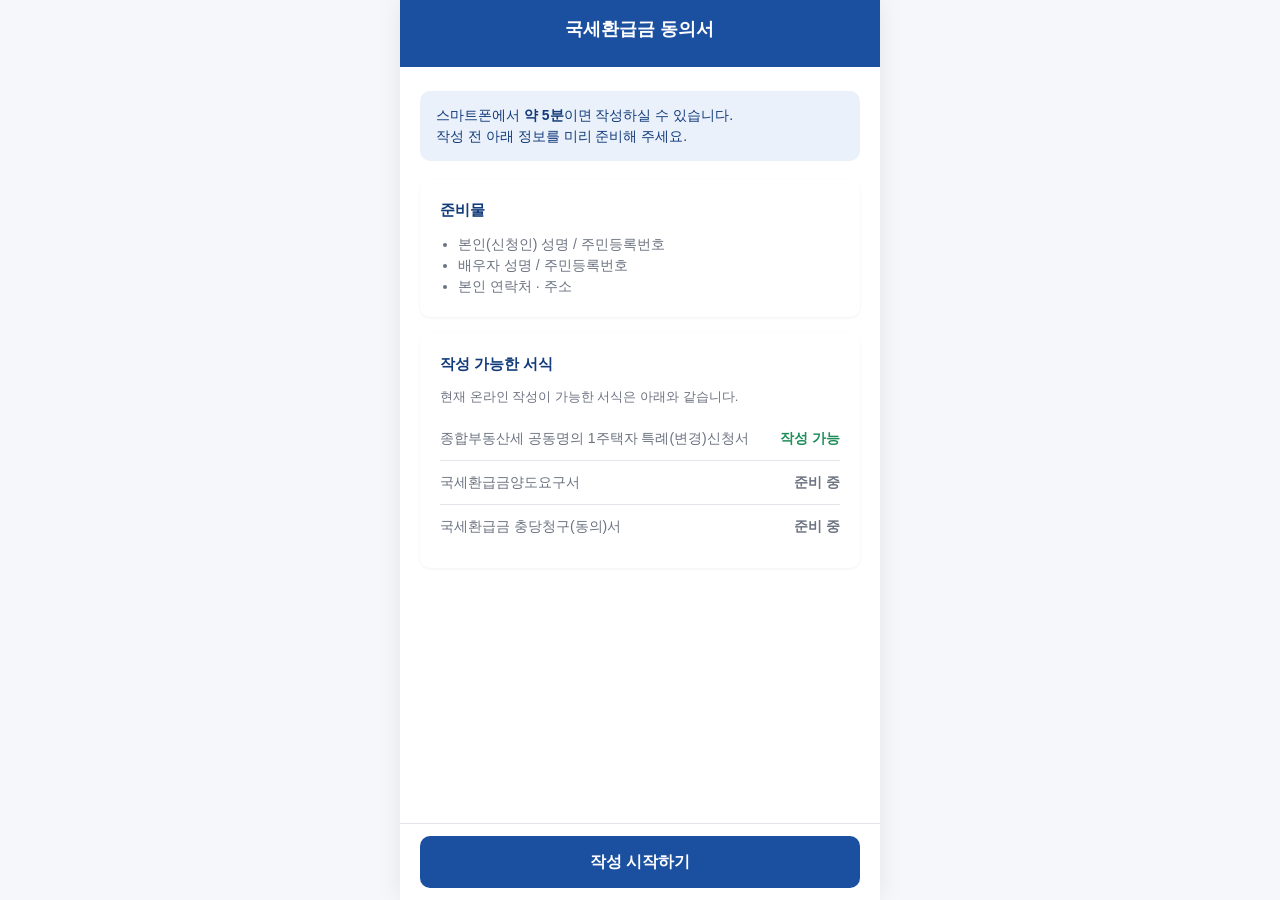
==== taxpayer/index.html @ d1ca948c "Add files via upload" ====
<!doctype html>
<html lang="ko">
<head>
<meta charset="UTF-8">
<meta name="viewport" content="width=device-width, initial-scale=1.0, maximum-scale=1.0, user-scalable=no">
<title>국세환급금 동의서 작성</title>
<link rel="stylesheet" href="../css/common.css">
<link rel="stylesheet" href="../css/mobile.css">
</head>
<body>
<div class="mobile-container">
  <div class="mobile-header">
    <h1>국세환급금 동의서</h1>
  </div>

  <div class="step-content">
    <div class="info-box">
      스마트폰에서 <b>약 5분</b>이면 작성하실 수 있습니다.<br>
      작성 전 아래 정보를 미리 준비해 주세요.
    </div>

    <div class="card" style="margin-bottom:16px;">
      <h3 style="font-size:15px;">준비물</h3>
      <ul style="margin:0; padding-left:18px; font-size:14px; color:var(--color-text-muted);">
        <li>본인(신청인) 성명 / 주민등록번호</li>
        <li>배우자 성명 / 주민등록번호</li>
        <li>본인 연락처 · 주소</li>
      </ul>
    </div>

    <div class="card" style="margin-bottom:16px;">
      <h3 style="font-size:15px;">작성 가능한 서식</h3>
      <p class="text-sm text-muted" style="margin-bottom:10px;">
        현재 온라인 작성이 가능한 서식은 아래와 같습니다.
      </p>
      <div class="summary-row">
        <span class="label">종합부동산세 공동명의 1주택자 특례(변경)신청서</span>
        <span class="value" style="color:var(--color-success);">작성 가능</span>
      </div>
      <div class="summary-row">
        <span class="label">국세환급금양도요구서</span>
        <span class="value text-muted">준비 중</span>
      </div>
      <div class="summary-row">
        <span class="label">국세환급금 충당청구(동의)서</span>
        <span class="value text-muted">준비 중</span>
      </div>
    </div>

    <div id="ref-info" class="info-box" style="display:none;">
      담당 세무서 접수 참조번호: <b id="ref-display"></b>
    </div>
  </div>

  <div class="step-nav">
    <div class="step-nav-inner">
      <a href="form.html" class="btn btn-primary btn-block" id="start-btn">작성 시작하기</a>
    </div>
  </div>
</div>

<script>
  // QR 스캔/링크 접속시 ?ref=참조번호 형태로 전달된 경우 처리
  const params = new URLSearchParams(window.location.search);
  const ref = params.get('ref');
  if (ref) {
    document.getElementById('ref-info').style.display = 'block';
    document.getElementById('ref-display').textContent = ref;
    document.getElementById('start-btn').href = 'form.html?ref=' + encodeURIComponent(ref);
  }
</script>
</body>
</html>
---- css/common.css ----
/* ============================================================
   공통 스타일 - 국세환급금 동의서 시스템
   디자인 방향: 공공기관 업무용 + 깔끔함 + 신뢰감 (화이트 + 블루)
   ============================================================ */

:root {
  --color-primary: #1B4FA0;
  --color-primary-dark: #123B7A;
  --color-primary-light: #EAF1FB;
  --color-bg: #FFFFFF;
  --color-page-bg: #F5F7FA;
  --color-text: #1B1B1B;
  --color-text-muted: #6B7280;
  --color-border: #E2E5EA;
  --color-danger: #D64545;
  --color-danger-bg: #FDEDED;
  --color-success: #1E8E5A;
  --radius: 10px;
  --font-base: 'Pretendard', 'Malgun Gothic', 'Apple SD Gothic Neo', -apple-system, sans-serif;
}

* { box-sizing: border-box; }
html, body { margin: 0; padding: 0; }

body {
  font-family: var(--font-base);
  color: var(--color-text);
  background: var(--color-page-bg);
  line-height: 1.5;
  -webkit-text-size-adjust: 100%;
}

h1, h2, h3 { margin: 0 0 12px; color: var(--color-primary-dark); }
p { margin: 0 0 10px; }
a { color: var(--color-primary); }

/* 버튼 */
.btn {
  display: inline-block;
  padding: 14px 22px;
  border-radius: var(--radius);
  border: none;
  font-size: 16px;
  font-weight: 600;
  cursor: pointer;
  text-align: center;
  text-decoration: none;
  font-family: inherit;
  transition: background .15s;
}
.btn-primary { background: var(--color-primary); color: #fff; }
.btn-primary:hover, .btn-primary:active { background: var(--color-primary-dark); }
.btn-secondary { background: #fff; color: var(--color-primary); border: 1px solid var(--color-primary); }
.btn-danger { background: #fff; color: var(--color-danger); border: 1px solid var(--color-danger); }
.btn-block { display: block; width: 100%; }
.btn-sm { padding: 8px 14px; font-size: 13px; }
.btn:disabled { background: #C6CCD6 !important; color: #fff !important; border: none !important; cursor: not-allowed; }

/* 폼 요소 */
.field { margin-bottom: 18px; }
.field label { display: block; margin-bottom: 6px; font-weight: 600; font-size: 14px; }
.field input[type=text],
.field input[type=tel],
.field input[type=date],
.field select,
.field textarea {
  width: 100%;
  padding: 13px 14px;
  border: 1px solid var(--color-border);
  border-radius: var(--radius);
  font-size: 16px;
  font-family: inherit;
  background: #fff;
}
.field input:focus, .field select:focus, .field textarea:focus {
  outline: none;
  border-color: var(--color-primary);
  box-shadow: 0 0 0 3px var(--color-primary-light);
}
.field .required::after { content: ' *'; color: var(--color-danger); }
.field .hint { font-size: 12px; color: var(--color-text-muted); margin-top: 4px; }
.field .error-msg { color: var(--color-danger); font-size: 13px; margin-top: 5px; display: none; }
.field.has-error input,
.field.has-error select { border-color: var(--color-danger); background: var(--color-danger-bg); }
.field.has-error .error-msg { display: block; }

.radio-group { display: flex; flex-direction: column; gap: 10px; }
.radio-item, .checkbox-item {
  display: flex; align-items: flex-start; gap: 10px;
  padding: 14px; border: 1px solid var(--color-border);
  border-radius: var(--radius); cursor: pointer;
}
.radio-item input, .checkbox-item input { margin-top: 3px; width: 18px; height: 18px; flex-shrink: 0; }
.radio-item.selected, .checkbox-item.checked { border-color: var(--color-primary); background: var(--color-primary-light); }
.radio-item .item-title, .checkbox-item .item-title { font-weight: 600; font-size: 15px; }
.radio-item .item-desc, .checkbox-item .item-desc { font-size: 13px; color: var(--color-text-muted); margin-top: 3px; }

/* 카드/박스 */
.card { background: #fff; border-radius: var(--radius); padding: 20px; box-shadow: 0 1px 3px rgba(0,0,0,0.06); }
.info-box { background: var(--color-primary-light); border-radius: var(--radius); padding: 14px 16px; font-size: 14px; color: var(--color-primary-dark); margin-bottom: 18px; }
.warn-box { background: #FFF4E0; border-radius: var(--radius); padding: 14px 16px; font-size: 14px; color: #8A5300; margin-bottom: 18px; }
.error-box { background: var(--color-danger-bg); border-radius: var(--radius); padding: 14px 16px; font-size: 14px; color: var(--color-danger); margin-bottom: 18px; }

/* 요약 행 */
.summary-row { display: flex; justify-content: space-between; padding: 11px 0; border-bottom: 1px solid var(--color-border); font-size: 14px; gap: 12px; }
.summary-row:last-child { border-bottom: none; }
.summary-row .label { color: var(--color-text-muted); flex-shrink: 0; }
.summary-row .value { font-weight: 600; text-align: right; }

/* 상태 뱃지 */
.badge { display: inline-block; padding: 4px 11px; border-radius: 999px; font-size: 12px; font-weight: 700; white-space: nowrap; }
.badge-신규 { background: #E8F0FE; color: #1B4FA0; }
.badge-확인중 { background: #FFF4E0; color: #B8720A; }
.badge-확인완료 { background: #E6F6EE; color: #1E8E5A; }
.badge-출력완료 { background: #EDE7F9; color: #6A3FBF; }
.badge-처리완료 { background: #E9ECEF; color: #495057; }

.text-muted { color: var(--color-text-muted); }
.text-center { text-align: center; }
.text-sm { font-size: 13px; }
.mt-0 { margin-top: 0; }
.mb-0 { margin-bottom: 0; }
---- css/mobile.css ----
/* ============================================================
   납세자 모바일 화면 전용 스타일
   ============================================================ */

.mobile-container {
  max-width: 480px;
  margin: 0 auto;
  min-height: 100vh;
  background: #fff;
  position: relative;
}

@media (min-width: 480px) {
  .mobile-container { box-shadow: 0 0 24px rgba(0,0,0,0.08); }
}

.mobile-header {
  position: sticky; top: 0; z-index: 10;
  background: var(--color-primary); color: #fff;
  padding: 16px 20px 14px;
}
.mobile-header h1 { color: #fff; font-size: 18px; margin: 0 0 10px; text-align: center; }
.progress-bar { height: 5px; background: rgba(255,255,255,0.25); border-radius: 3px; overflow: hidden; }
.progress-bar-fill { height: 100%; background: #fff; border-radius: 3px; transition: width .25s ease; }
.step-label { font-size: 12px; color: rgba(255,255,255,0.9); margin-top: 8px; text-align: center; }

.step-content { padding: 24px 20px 110px; }
.step-panel { display: none; }
.step-panel.active { display: block; }

.step-nav {
  position: fixed; bottom: 0; left: 0; right: 0;
  display: flex; justify-content: center;
  background: transparent; pointer-events: none;
}
.step-nav-inner {
  width: 100%; max-width: 480px;
  background: #fff; border-top: 1px solid var(--color-border);
  padding: 12px 20px calc(12px + env(safe-area-inset-bottom));
  display: flex; gap: 10px;
  pointer-events: auto;
}
.step-nav-inner .btn { flex: 1; }
.step-nav-inner .btn-prev { flex: 0 0 30%; }

/* 전자서명 캔버스 */
.signature-pad-wrap {
  border: 2px dashed var(--color-border);
  border-radius: var(--radius);
  position: relative;
  touch-action: none;
  background: #FAFBFD;
}
.signature-pad-wrap.signed { border-style: solid; border-color: var(--color-primary); background: #fff; }
.signature-pad-wrap canvas { width: 100%; height: 220px; display: block; touch-action: none; border-radius: var(--radius); }
.signature-placeholder {
  position: absolute; top: 50%; left: 50%; transform: translate(-50%,-50%);
  color: var(--color-text-muted); pointer-events: none; font-size: 14px; text-align: center;
}
.signature-actions { display: flex; justify-content: flex-end; margin-top: 8px; }

/* 완료 화면 */
.complete-icon { width: 64px; height: 64px; border-radius: 50%; background: var(--color-success); color: #fff; display: flex; align-items: center; justify-content: center; font-size: 32px; margin: 40px auto 20px; }
.reception-box { background: var(--color-primary-light); border-radius: var(--radius); padding: 20px; text-align: center; margin: 20px 0; }
.reception-box .number { font-size: 24px; font-weight: 800; color: var(--color-primary-dark); letter-spacing: 1px; }
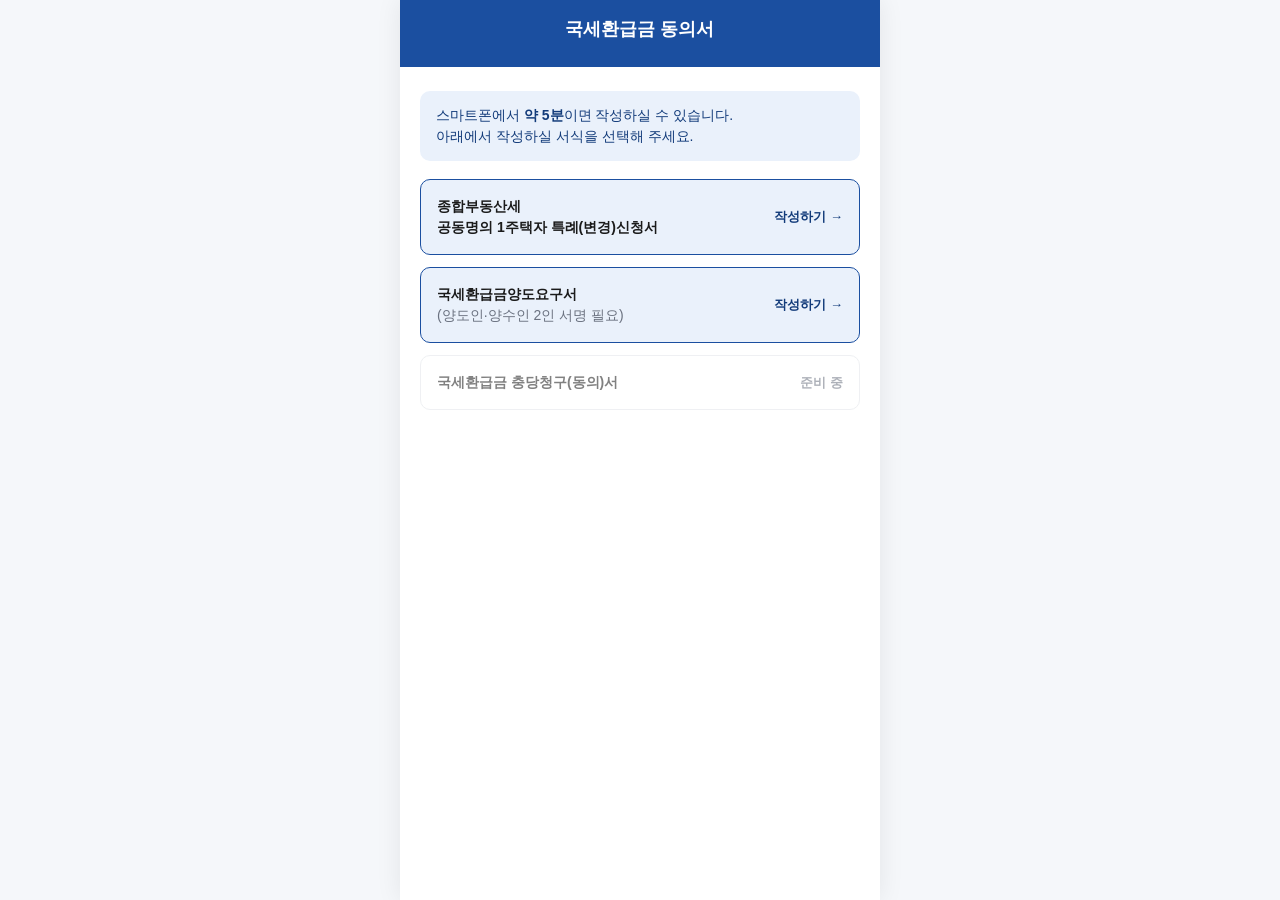
==== commit 351249b9: "Add files via upload" ====
--- a/taxpayer/index.html
+++ b/taxpayer/index.html
@@ -6,6 +6,17 @@
 <title>국세환급금 동의서 작성</title>
 <link rel="stylesheet" href="../css/common.css">
 <link rel="stylesheet" href="../css/mobile.css">
+<style>
+  .form-select-item {
+    display: flex; justify-content: space-between; align-items: center;
+    padding: 16px; border: 1px solid var(--color-border); border-radius: var(--radius);
+    margin-bottom: 12px; text-decoration: none; color: var(--color-text);
+  }
+  .form-select-item.available { border-color: var(--color-primary); background: var(--color-primary-light); }
+  .form-select-item.disabled { opacity: 0.55; }
+  .form-select-item .name { font-weight: 700; font-size: 14px; }
+  .form-select-item .status { font-size: 13px; font-weight: 700; white-space: nowrap; margin-left: 10px; }
+</style>
 </head>
 <body>
 <div class="mobile-container">
@@ -16,57 +27,39 @@
   <div class="step-content">
     <div class="info-box">
       스마트폰에서 <b>약 5분</b>이면 작성하실 수 있습니다.<br>
-      작성 전 아래 정보를 미리 준비해 주세요.
+      아래에서 작성하실 서식을 선택해 주세요.
     </div>
 
-    <div class="card" style="margin-bottom:16px;">
-      <h3 style="font-size:15px;">준비물</h3>
-      <ul style="margin:0; padding-left:18px; font-size:14px; color:var(--color-text-muted);">
-        <li>본인(신청인) 성명 / 주민등록번호</li>
-        <li>배우자 성명 / 주민등록번호</li>
-        <li>본인 연락처 · 주소</li>
-      </ul>
+    <div id="ref-info" class="warn-box" style="display:none;">
+      담당 세무서 접수 참조번호: <b id="ref-display"></b>
     </div>
 
-    <div class="card" style="margin-bottom:16px;">
-      <h3 style="font-size:15px;">작성 가능한 서식</h3>
-      <p class="text-sm text-muted" style="margin-bottom:10px;">
-        현재 온라인 작성이 가능한 서식은 아래와 같습니다.
-      </p>
-      <div class="summary-row">
-        <span class="label">종합부동산세 공동명의 1주택자 특례(변경)신청서</span>
-        <span class="value" style="color:var(--color-success);">작성 가능</span>
-      </div>
-      <div class="summary-row">
-        <span class="label">국세환급금양도요구서</span>
-        <span class="value text-muted">준비 중</span>
-      </div>
-      <div class="summary-row">
-        <span class="label">국세환급금 충당청구(동의)서</span>
-        <span class="value text-muted">준비 중</span>
-      </div>
-    </div>
+    <a href="form.html" class="form-select-item available" id="link-form-b">
+      <span class="name">종합부동산세<br>공동명의 1주택자 특례(변경)신청서</span>
+      <span class="status" style="color:var(--color-primary-dark);">작성하기 &rarr;</span>
+    </a>
 
-    <div id="ref-info" class="info-box" style="display:none;">
-      담당 세무서 접수 참조번호: <b id="ref-display"></b>
-    </div>
-  </div>
+    <a href="form-a.html" class="form-select-item available" id="link-form-a">
+      <span class="name">국세환급금양도요구서<br><span class="text-muted" style="font-weight:400;">(양도인·양수인 2인 서명 필요)</span></span>
+      <span class="status" style="color:var(--color-primary-dark);">작성하기 &rarr;</span>
+    </a>
 
-  <div class="step-nav">
-    <div class="step-nav-inner">
-      <a href="form.html" class="btn btn-primary btn-block" id="start-btn">작성 시작하기</a>
+    <div class="form-select-item disabled">
+      <span class="name">국세환급금 충당청구(동의)서</span>
+      <span class="status text-muted">준비 중</span>
     </div>
   </div>
 </div>
 
 <script>
-  // QR 스캔/링크 접속시 ?ref=참조번호 형태로 전달된 경우 처리
+  // QR 스캔/링크 접속시 ?ref=참조번호 형태로 전달된 경우, 다음 화면까지 전달
   const params = new URLSearchParams(window.location.search);
   const ref = params.get('ref');
   if (ref) {
     document.getElementById('ref-info').style.display = 'block';
     document.getElementById('ref-display').textContent = ref;
-    document.getElementById('start-btn').href = 'form.html?ref=' + encodeURIComponent(ref);
+    document.getElementById('link-form-b').href = 'form.html?ref=' + encodeURIComponent(ref);
+    document.getElementById('link-form-a').href = 'form-a.html?ref=' + encodeURIComponent(ref);
   }
 </script>
 </body>
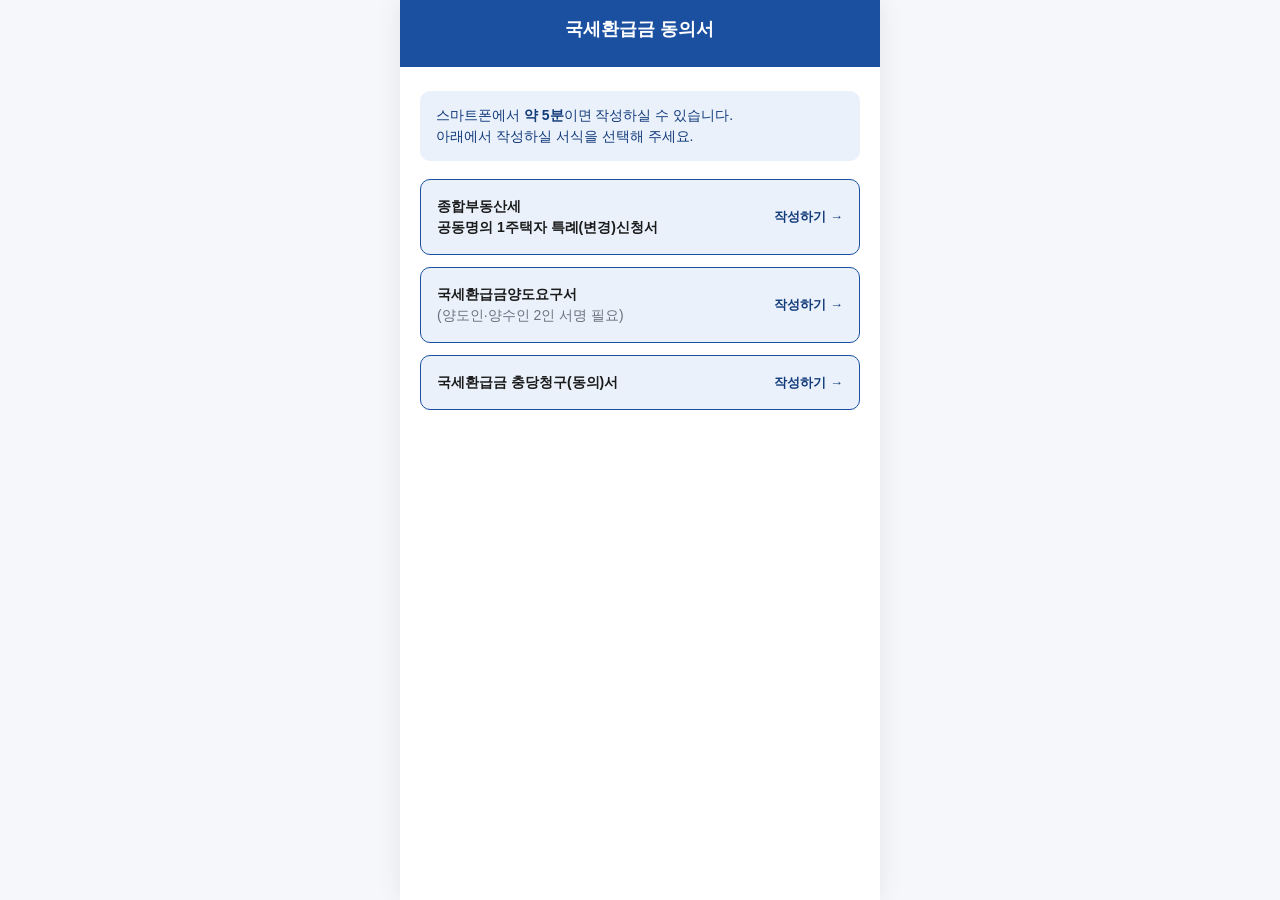
==== commit 75dbbbe5: "Add files via upload" ====
--- a/taxpayer/index.html
+++ b/taxpayer/index.html
@@ -44,10 +44,10 @@
       <span class="status" style="color:var(--color-primary-dark);">작성하기 &rarr;</span>
     </a>
 
-    <div class="form-select-item disabled">
+    <a href="form-c.html" class="form-select-item available" id="link-form-c">
       <span class="name">국세환급금 충당청구(동의)서</span>
-      <span class="status text-muted">준비 중</span>
-    </div>
+      <span class="status" style="color:var(--color-primary-dark);">작성하기 &rarr;</span>
+    </a>
   </div>
 </div>
 
@@ -60,6 +60,7 @@
     document.getElementById('ref-display').textContent = ref;
     document.getElementById('link-form-b').href = 'form.html?ref=' + encodeURIComponent(ref);
     document.getElementById('link-form-a').href = 'form-a.html?ref=' + encodeURIComponent(ref);
+    document.getElementById('link-form-c').href = 'form-c.html?ref=' + encodeURIComponent(ref);
   }
 </script>
 </body>
